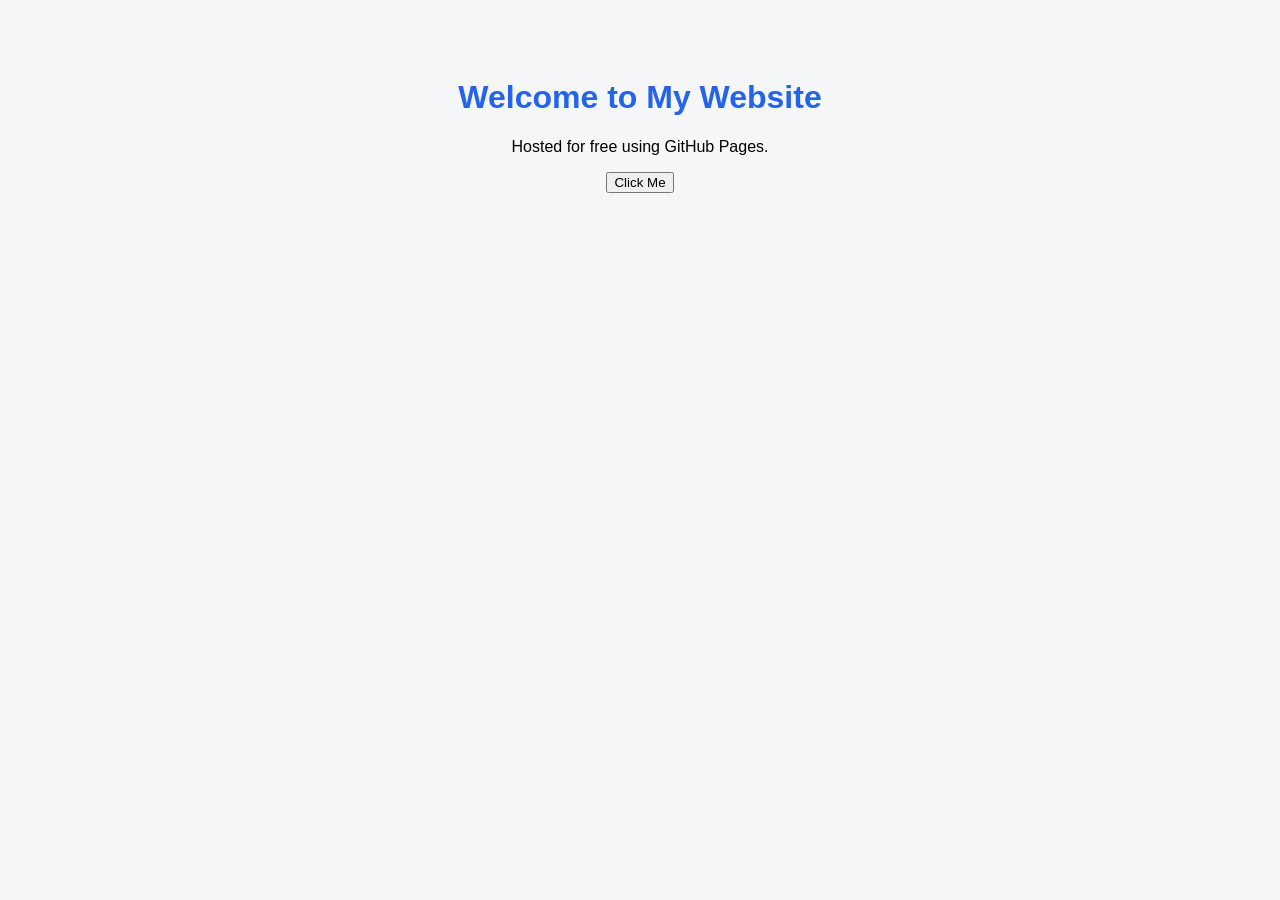
==== index.html @ f913065e "initial setup" ====
<!DOCTYPE html>
<html lang="en">
<head>
    <meta charset="UTF-8">
    <meta name="viewport"
          content="width=device-width, initial-scale=1">
    <title>My Website</title>
    <link rel="stylesheet" href="style.css">
</head>
<body>
    <h1>Welcome to My Website</h1>
    <p>Hosted for free using GitHub Pages.</p>
    <button onclick="sayHello()">Click Me</button>

    <script src="script.js"></script>
</body>
</html>
---- style.css ----
body {
    font-family: Arial, sans-serif;
    text-align: center;
    padding: 50px;
    background: #f4f6f8;
}

h1 {
    color: #2563eb;
}
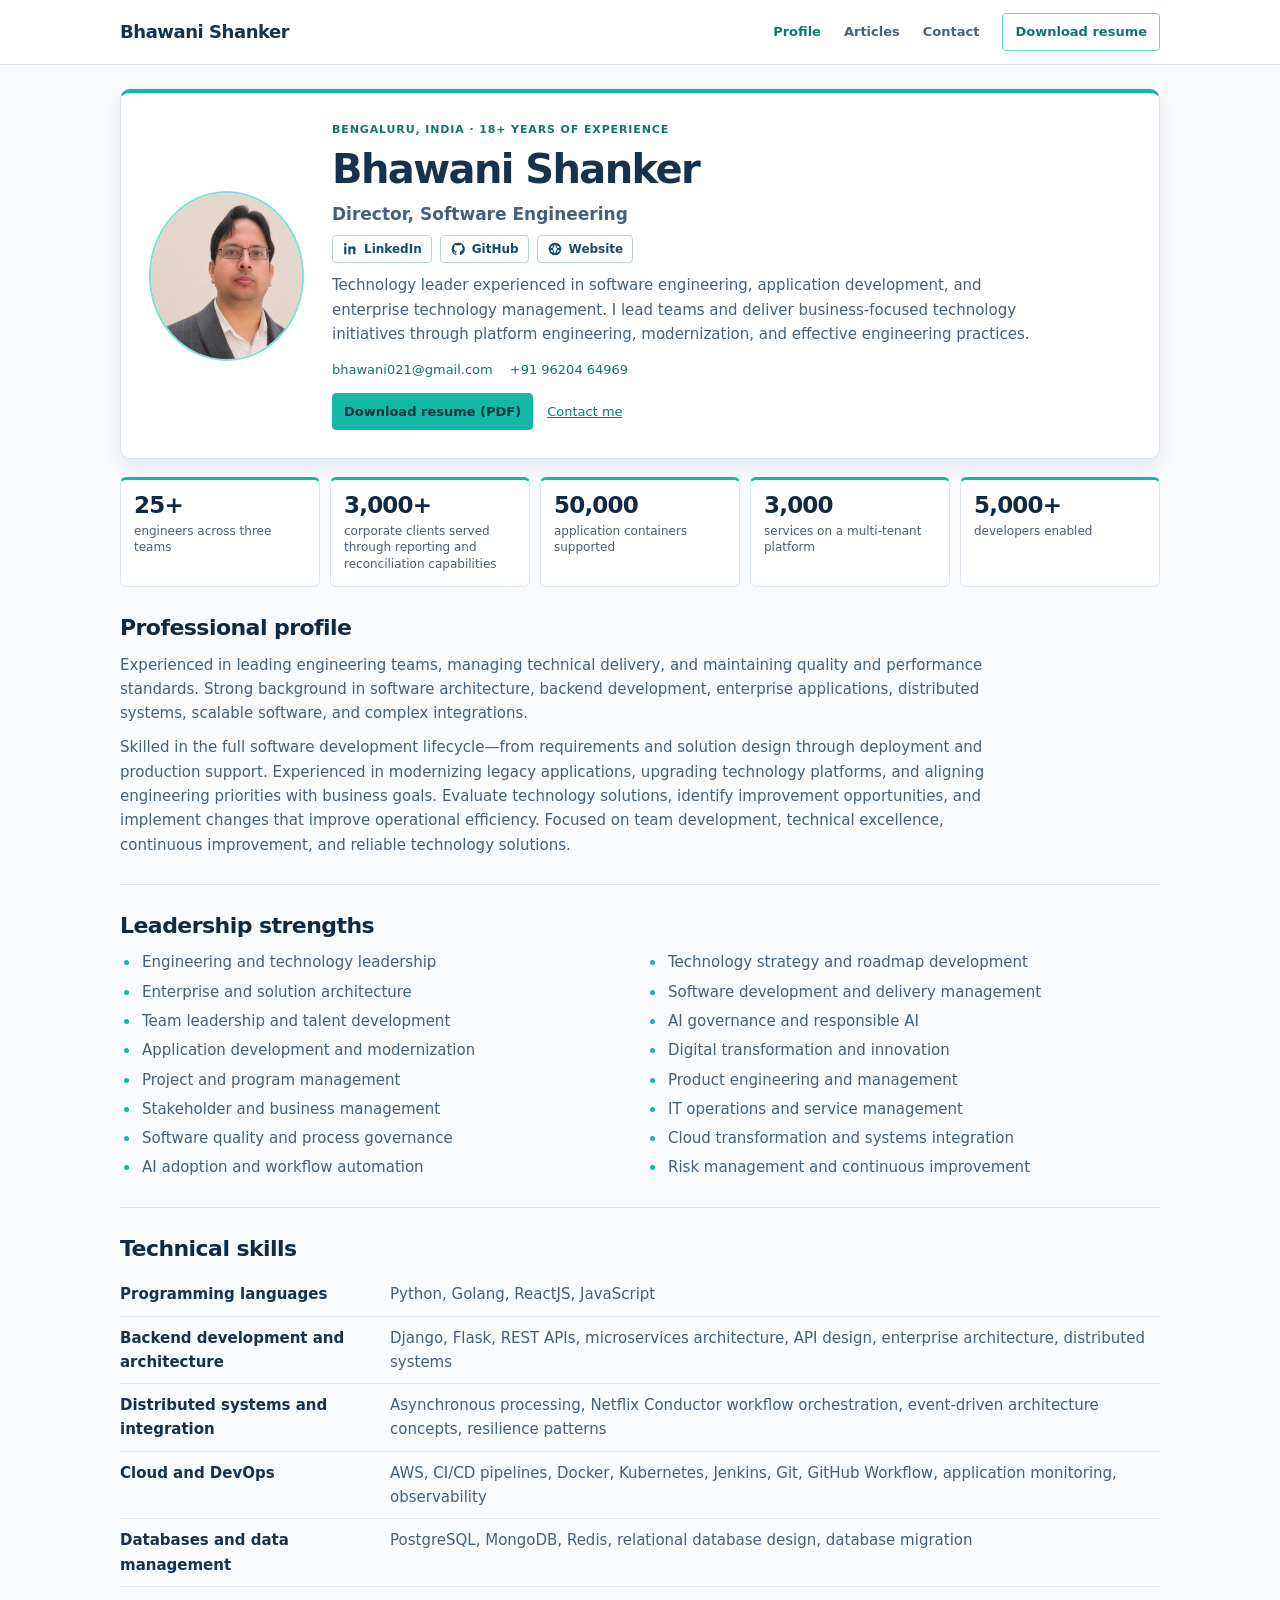
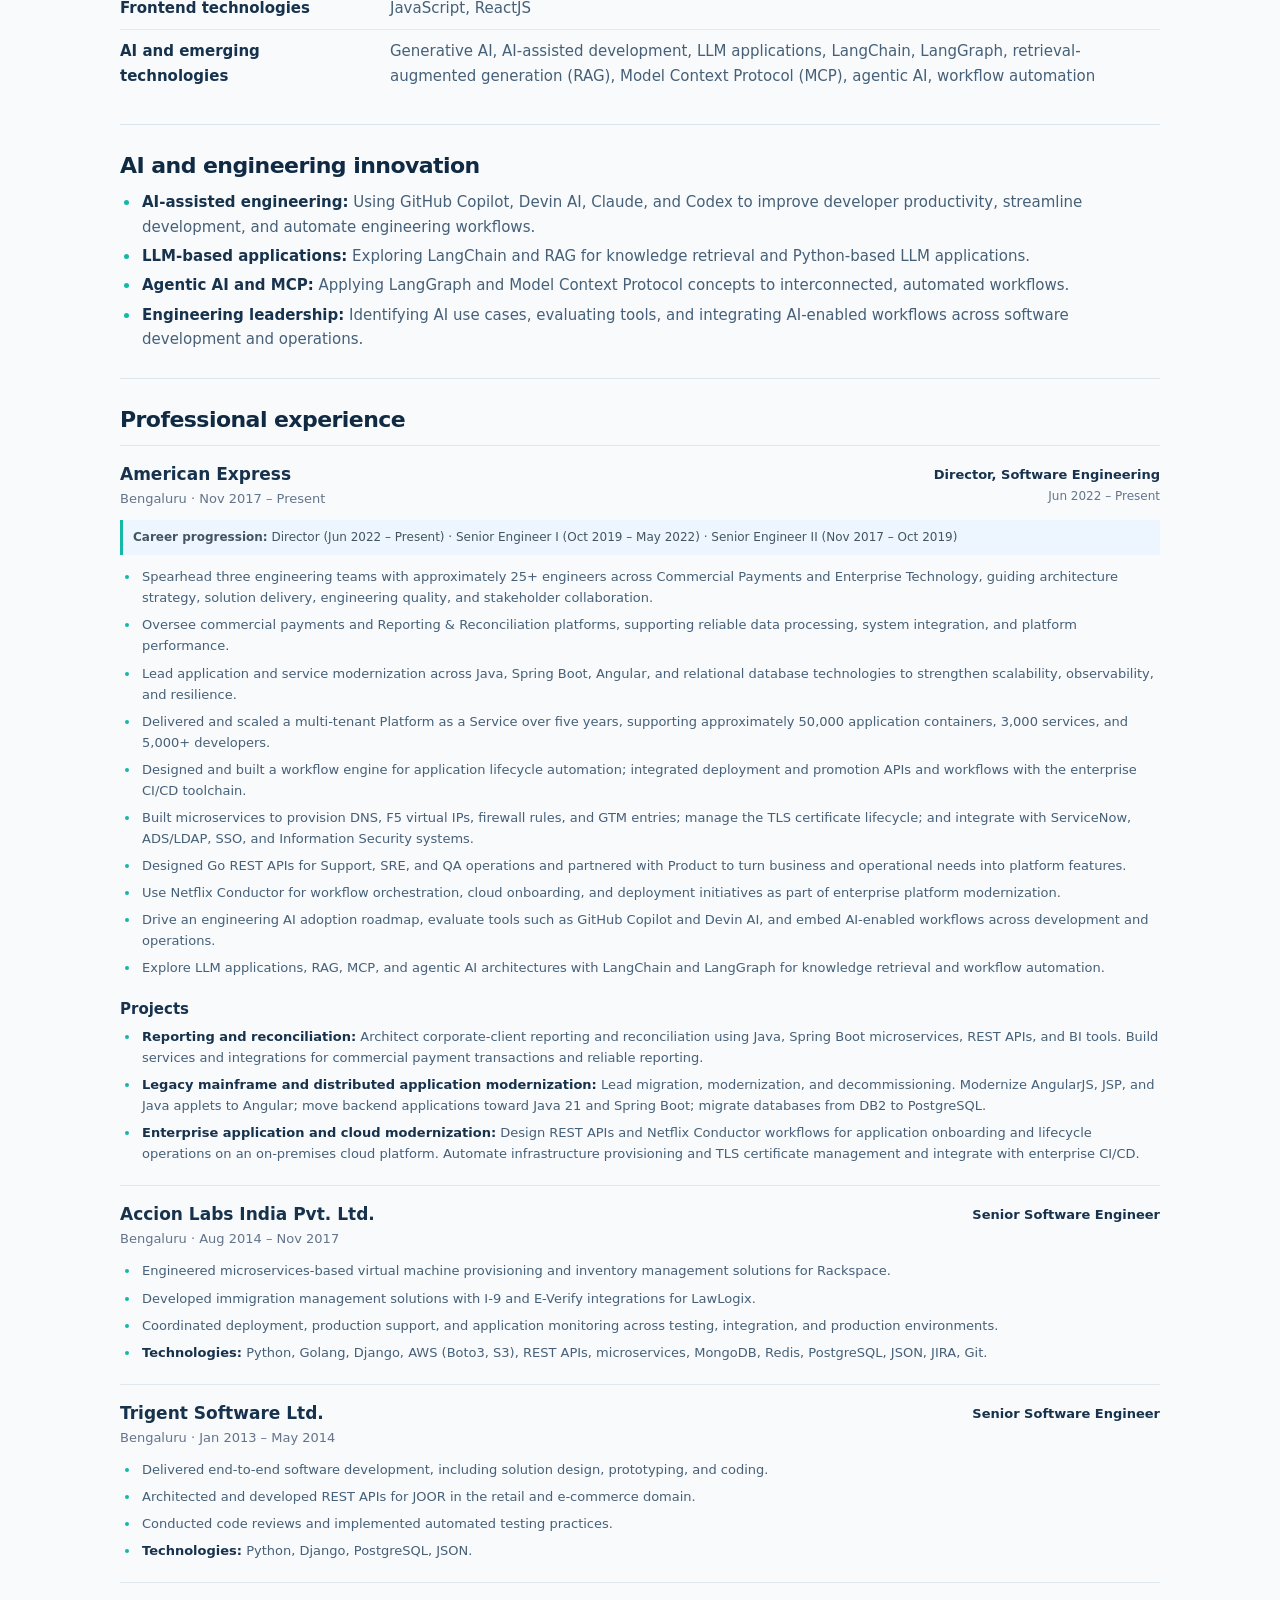
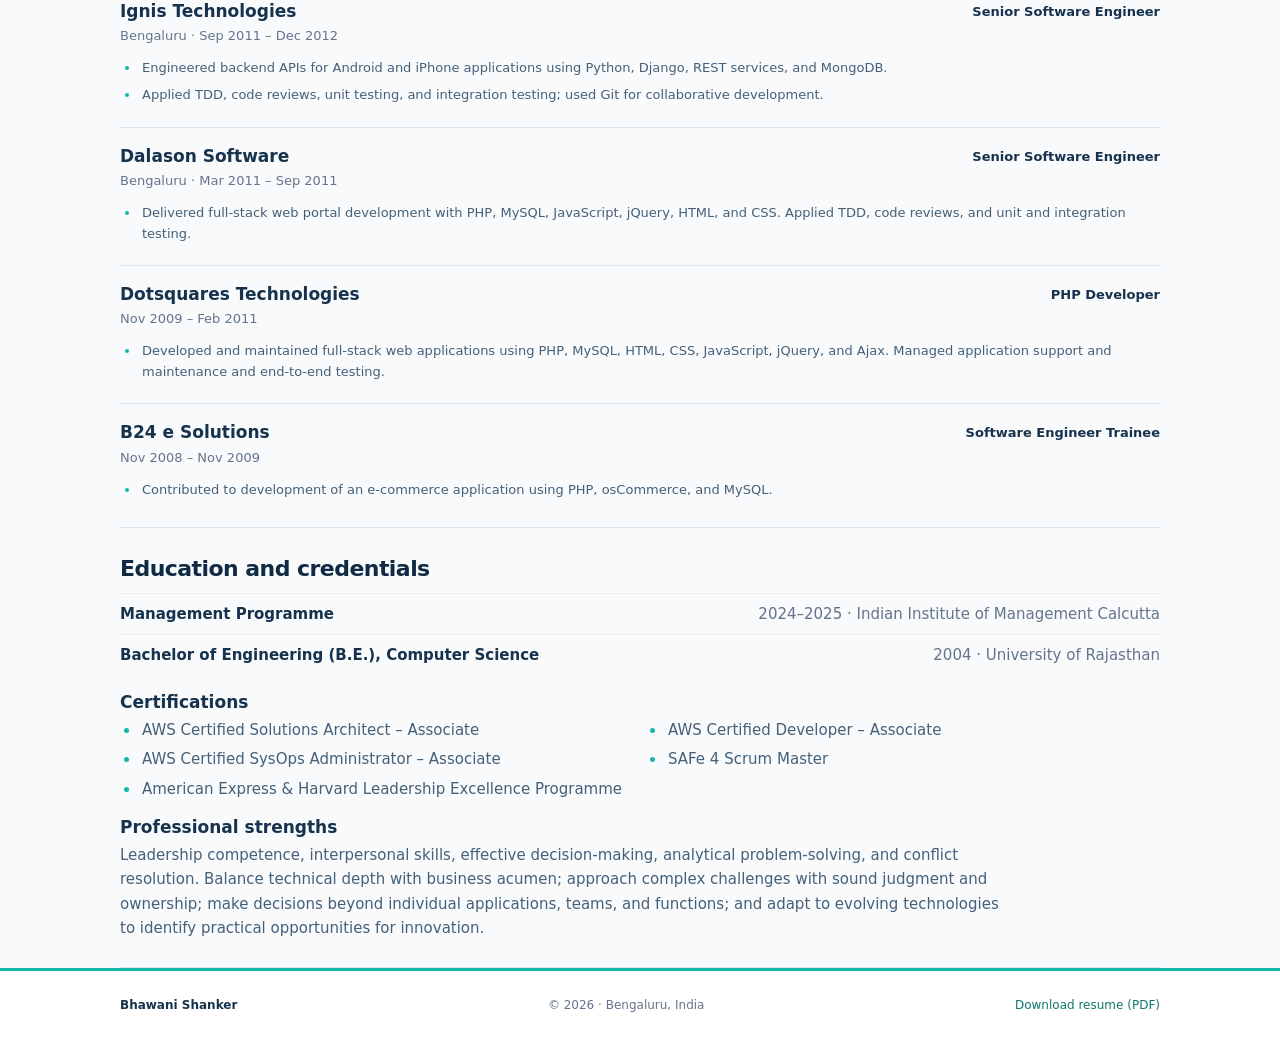
==== commit 2347bf78: "Website pages" ====
--- a/index.html
+++ b/index.html
@@ -1,18 +1,233 @@
-
 <!DOCTYPE html>
 <html lang="en">
 <head>
-    <meta charset="UTF-8">
-    <meta name="viewport"
-          content="width=device-width, initial-scale=1">
-    <title>My Website</title>
-    <link rel="stylesheet" href="style.css">
+  <meta charset="UTF-8">
+  <meta name="viewport" content="width=device-width, initial-scale=1">
+  <meta name="description" content="Bhawani Shanker, Director of Software Engineering with 18+ years in engineering leadership, enterprise platforms, and modernization.">
+  <title>Bhawani Shanker | Director, Software Engineering</title>
+  <link rel="stylesheet" href="style.css">
 </head>
 <body>
-    <h1>Welcome to My Website</h1>
-    <p>Hosted for free using GitHub Pages.</p>
-    <button onclick="sayHello()">Click Me</button>
-
-    <script src="script.js"></script>
+  <header class="site-header">
+    <nav class="nav container" aria-label="Main navigation">
+      <a class="brand" href="index.html">Bhawani Shanker</a>
+      <button class="menu-toggle" type="button" aria-expanded="false" aria-controls="primary-menu">
+        <span class="sr-only">Toggle navigation</span><span></span><span></span><span></span>
+      </button>
+      <div class="nav-links" id="primary-menu">
+        <a class="active" href="index.html" aria-current="page">Profile</a>
+        <a href="articles.html">Articles</a>
+        <a href="contact.html">Contact</a>
+        <a class="resume-link" href="source/Bhawani-Shanker_Engineering-Director_18-Years-Expereince.pdf" download>Download resume</a>
+      </div>
+    </nav>
+  </header>
+
+  <main class="container">
+    <section class="profile-intro">
+      <img class="profile-photo" src="source/7a8139fb-0425-4474-a1d1-080567192af2.png" alt="Bhawani Shanker" width="1254" height="1254">
+      <div>
+        <p class="eyebrow">Bengaluru, India · 18+ years of experience</p>
+        <h1>Bhawani Shanker</h1>
+        <div class="title-row">
+          <p class="job-title">Director, Software Engineering</p>
+          <div class="social-icons" aria-label="Professional profiles">
+            <a href="https://www.linkedin.com/in/bhawani021" target="_blank" rel="noreferrer" aria-label="LinkedIn profile"><svg viewBox="0 0 24 24" aria-hidden="true"><path d="M6.5 8.1H3.3V20h3.2V8.1ZM4.9 3A1.9 1.9 0 1 0 5 6.8 1.9 1.9 0 0 0 4.9 3ZM20.7 13.2c0-3.6-1.9-5.3-4.5-5.3-2.1 0-3 1.2-3.5 2v-1.8H9.5V20h3.2v-5.9c0-1.5.3-3 2.2-3 1.9 0 1.9 1.8 1.9 3.1V20H20v-6.8l.7 0Z"/></svg><span>LinkedIn</span></a>
+            <a href="https://github.com/bhawani021" target="_blank" rel="noreferrer" aria-label="GitHub profile"><svg viewBox="0 0 24 24" aria-hidden="true"><path d="M12 2.5a9.5 9.5 0 0 0-3 18.5c.5.1.7-.2.7-.5v-1.8c-2.8.6-3.4-1.2-3.4-1.2-.5-1.2-1.1-1.5-1.1-1.5-.9-.6.1-.6.1-.6 1 .1 1.6 1.1 1.6 1.1.9 1.5 2.4 1 3 .8.1-.7.4-1 .7-1.3-2.3-.3-4.7-1.1-4.7-5a3.9 3.9 0 0 1 1.1-2.7c-.1-.3-.5-1.3.1-2.7 0 0 .9-.3 2.8 1.1a9.8 9.8 0 0 1 5.1 0c2-1.4 2.8-1.1 2.8-1.1.6 1.4.2 2.4.1 2.7a3.9 3.9 0 0 1 1.1 2.7c0 3.8-2.3 4.7-4.6 5 .4.3.7.9.7 1.8v2.7c0 .3.2.6.7.5A9.5 9.5 0 0 0 12 2.5Z"/></svg><span>GitHub</span></a>
+            <a href="https://bhawani021.github.io/bhawani-shanker/" target="_blank" rel="noreferrer" aria-label="Personal website"><svg viewBox="0 0 24 24" aria-hidden="true"><path d="M12 2.5a9.5 9.5 0 1 0 0 19 9.5 9.5 0 0 0 0-19Zm6.9 8h-3.1a15.5 15.5 0 0 0-1.2-4 7.1 7.1 0 0 1 4.3 4Zm-6.9-5.1c.9 1.1 1.7 2.9 2.1 5.1H9.9c.4-2.2 1.2-4 2.1-5.1ZM5.1 13.5h3.1a15.5 15.5 0 0 0 1.2 4 7.1 7.1 0 0 1-4.3-4Zm3.1-3H5.1a7.1 7.1 0 0 1 4.3-4 15.5 15.5 0 0 0-1.2 4Zm3.8 8.1c-.9-1.1-1.7-2.9-2.1-5.1h4.2c-.4 2.2-1.2 4-2.1 5.1Zm2.6-5.1h-5.2a14 14 0 0 1 0-3h5.2a14 14 0 0 1 0 3Zm.1 4a15.5 15.5 0 0 0 1.2-4h3.1a7.1 7.1 0 0 1-4.3 4Z"/></svg><span>Website</span></a>
+          </div>
+        </div>
+        <p class="intro-copy">Technology leader experienced in software engineering, application development, and enterprise technology management. I lead teams and deliver business-focused technology initiatives through platform engineering, modernization, and effective engineering practices.</p>
+        <div class="contact-links">
+          <a href="mailto:bhawani021@gmail.com">bhawani021@gmail.com</a>
+          <a href="tel:+919620464969">+91 96204 64969</a>
+        </div>
+        <div class="actions">
+          <a class="button" href="source/Bhawani-Shanker_Engineering-Director_18-Years-Expereince.pdf" download>Download resume (PDF)</a>
+          <a href="contact.html">Contact me</a>
+        </div>
+      </div>
+    </section>
+
+    <section class="quick-facts" aria-label="Career highlights">
+      <p><strong>25+</strong> engineers across three teams</p>
+      <p><strong>3,000+</strong> corporate clients served through reporting and reconciliation capabilities</p>
+      <p><strong>50,000</strong> application containers supported</p>
+      <p><strong>3,000</strong> services on a multi-tenant platform</p>
+      <p><strong>5,000+</strong> developers enabled</p>
+    </section>
+
+    <section class="content-section">
+      <h2>Professional profile</h2>
+      <p>Experienced in leading engineering teams, managing technical delivery, and maintaining quality and performance standards. Strong background in software architecture, backend development, enterprise applications, distributed systems, scalable software, and complex integrations.</p>
+      <p>Skilled in the full software development lifecycle—from requirements and solution design through deployment and production support. Experienced in modernizing legacy applications, upgrading technology platforms, and aligning engineering priorities with business goals. Evaluate technology solutions, identify improvement opportunities, and implement changes that improve operational efficiency. Focused on team development, technical excellence, continuous improvement, and reliable technology solutions.</p>
+    </section>
+
+    <section class="content-section">
+      <h2>Leadership strengths</h2>
+      <ul class="plain-list two-column">
+        <li>Engineering and technology leadership</li>
+        <li>Technology strategy and roadmap development</li>
+        <li>Enterprise and solution architecture</li>
+        <li>Software development and delivery management</li>
+        <li>Team leadership and talent development</li>
+        <li>AI governance and responsible AI</li>
+        <li>Application development and modernization</li>
+        <li>Digital transformation and innovation</li>
+        <li>Project and program management</li>
+        <li>Product engineering and management</li>
+        <li>Stakeholder and business management</li>
+        <li>IT operations and service management</li>
+        <li>Software quality and process governance</li>
+        <li>Cloud transformation and systems integration</li>
+        <li>AI adoption and workflow automation</li>
+        <li>Risk management and continuous improvement</li>
+      </ul>
+    </section>
+
+    <section class="content-section">
+      <h2>Technical skills</h2>
+      <dl class="skills-list">
+        <div><dt>Programming languages</dt><dd>Python, Golang, ReactJS, JavaScript</dd></div>
+        <div><dt>Backend development and architecture</dt><dd>Django, Flask, REST APIs, microservices architecture, API design, enterprise architecture, distributed systems</dd></div>
+        <div><dt>Distributed systems and integration</dt><dd>Asynchronous processing, Netflix Conductor workflow orchestration, event-driven architecture concepts, resilience patterns</dd></div>
+        <div><dt>Cloud and DevOps</dt><dd>AWS, CI/CD pipelines, Docker, Kubernetes, Jenkins, Git, GitHub Workflow, application monitoring, observability</dd></div>
+        <div><dt>Databases and data management</dt><dd>PostgreSQL, MongoDB, Redis, relational database design, database migration</dd></div>
+        <div><dt>Frontend technologies</dt><dd>JavaScript, ReactJS</dd></div>
+        <div><dt>AI and emerging technologies</dt><dd>Generative AI, AI-assisted development, LLM applications, LangChain, LangGraph, retrieval-augmented generation (RAG), Model Context Protocol (MCP), agentic AI, workflow automation</dd></div>
+      </dl>
+    </section>
+
+    <section class="content-section">
+      <h2>AI and engineering innovation</h2>
+      <ul class="plain-list">
+        <li><strong>AI-assisted engineering:</strong> Using GitHub Copilot, Devin AI, Claude, and Codex to improve developer productivity, streamline development, and automate engineering workflows.</li>
+        <li><strong>LLM-based applications:</strong> Exploring LangChain and RAG for knowledge retrieval and Python-based LLM applications.</li>
+        <li><strong>Agentic AI and MCP:</strong> Applying LangGraph and Model Context Protocol concepts to interconnected, automated workflows.</li>
+        <li><strong>Engineering leadership:</strong> Identifying AI use cases, evaluating tools, and integrating AI-enabled workflows across software development and operations.</li>
+      </ul>
+    </section>
+
+    <section class="content-section experience-section" id="experience">
+      <h2>Professional experience</h2>
+      <article class="job">
+        <header class="job-header">
+          <div><h3>American Express</h3><p class="job-meta">Bengaluru · Nov 2017 – Present</p></div>
+          <p class="job-role">Director, Software Engineering<br><span>Jun 2022 – Present</span></p>
+        </header>
+        <p class="career-progression"><strong>Career progression:</strong> Director (Jun 2022 – Present) · Senior Engineer I (Oct 2019 – May 2022) · Senior Engineer II (Nov 2017 – Oct 2019)</p>
+        <ul class="plain-list">
+          <li>Spearhead three engineering teams with approximately 25+ engineers across Commercial Payments and Enterprise Technology, guiding architecture strategy, solution delivery, engineering quality, and stakeholder collaboration.</li>
+          <li>Oversee commercial payments and Reporting &amp; Reconciliation platforms, supporting reliable data processing, system integration, and platform performance.</li>
+          <li>Lead application and service modernization across Java, Spring Boot, Angular, and relational database technologies to strengthen scalability, observability, and resilience.</li>
+          <li>Delivered and scaled a multi-tenant Platform as a Service over five years, supporting approximately 50,000 application containers, 3,000 services, and 5,000+ developers.</li>
+          <li>Designed and built a workflow engine for application lifecycle automation; integrated deployment and promotion APIs and workflows with the enterprise CI/CD toolchain.</li>
+          <li>Built microservices to provision DNS, F5 virtual IPs, firewall rules, and GTM entries; manage the TLS certificate lifecycle; and integrate with ServiceNow, ADS/LDAP, SSO, and Information Security systems.</li>
+          <li>Designed Go REST APIs for Support, SRE, and QA operations and partnered with Product to turn business and operational needs into platform features.</li>
+          <li>Use Netflix Conductor for workflow orchestration, cloud onboarding, and deployment initiatives as part of enterprise platform modernization.</li>
+          <li>Drive an engineering AI adoption roadmap, evaluate tools such as GitHub Copilot and Devin AI, and embed AI-enabled workflows across development and operations.</li>
+          <li>Explore LLM applications, RAG, MCP, and agentic AI architectures with LangChain and LangGraph for knowledge retrieval and workflow automation.</li>
+        </ul>
+        <h4>Projects</h4>
+        <ul class="plain-list">
+          <li><strong>Reporting and reconciliation:</strong> Architect corporate-client reporting and reconciliation using Java, Spring Boot microservices, REST APIs, and BI tools. Build services and integrations for commercial payment transactions and reliable reporting.</li>
+          <li><strong>Legacy mainframe and distributed application modernization:</strong> Lead migration, modernization, and decommissioning. Modernize AngularJS, JSP, and Java applets to Angular; move backend applications toward Java 21 and Spring Boot; migrate databases from DB2 to PostgreSQL.</li>
+          <li><strong>Enterprise application and cloud modernization:</strong> Design REST APIs and Netflix Conductor workflows for application onboarding and lifecycle operations on an on-premises cloud platform. Automate infrastructure provisioning and TLS certificate management and integrate with enterprise CI/CD.</li>
+        </ul>
+      </article>
+
+      <article class="job">
+        <header class="job-header">
+          <div><h3>Accion Labs India Pvt. Ltd.</h3><p class="job-meta">Bengaluru · Aug 2014 – Nov 2017</p></div>
+          <p class="job-role">Senior Software Engineer</p>
+        </header>
+        <ul class="plain-list">
+          <li>Engineered microservices-based virtual machine provisioning and inventory management solutions for Rackspace.</li>
+          <li>Developed immigration management solutions with I-9 and E-Verify integrations for LawLogix.</li>
+          <li>Coordinated deployment, production support, and application monitoring across testing, integration, and production environments.</li>
+          <li><strong>Technologies:</strong> Python, Golang, Django, AWS (Boto3, S3), REST APIs, microservices, MongoDB, Redis, PostgreSQL, JSON, JIRA, Git.</li>
+        </ul>
+      </article>
+
+      <article class="job">
+        <header class="job-header">
+          <div><h3>Trigent Software Ltd.</h3><p class="job-meta">Bengaluru · Jan 2013 – May 2014</p></div>
+          <p class="job-role">Senior Software Engineer</p>
+        </header>
+        <ul class="plain-list">
+          <li>Delivered end-to-end software development, including solution design, prototyping, and coding.</li>
+          <li>Architected and developed REST APIs for JOOR in the retail and e-commerce domain.</li>
+          <li>Conducted code reviews and implemented automated testing practices.</li>
+          <li><strong>Technologies:</strong> Python, Django, PostgreSQL, JSON.</li>
+        </ul>
+      </article>
+
+      <article class="job">
+        <header class="job-header">
+          <div><h3>Ignis Technologies</h3><p class="job-meta">Bengaluru · Sep 2011 – Dec 2012</p></div>
+          <p class="job-role">Senior Software Engineer</p>
+        </header>
+        <ul class="plain-list">
+          <li>Engineered backend APIs for Android and iPhone applications using Python, Django, REST services, and MongoDB.</li>
+          <li>Applied TDD, code reviews, unit testing, and integration testing; used Git for collaborative development.</li>
+        </ul>
+      </article>
+
+      <article class="job">
+        <header class="job-header">
+          <div><h3>Dalason Software</h3><p class="job-meta">Bengaluru · Mar 2011 – Sep 2011</p></div>
+          <p class="job-role">Senior Software Engineer</p>
+        </header>
+        <ul class="plain-list">
+          <li>Delivered full-stack web portal development with PHP, MySQL, JavaScript, jQuery, HTML, and CSS. Applied TDD, code reviews, and unit and integration testing.</li>
+        </ul>
+      </article>
+
+      <article class="job">
+        <header class="job-header">
+          <div><h3>Dotsquares Technologies</h3><p class="job-meta">Nov 2009 – Feb 2011</p></div>
+          <p class="job-role">PHP Developer</p>
+        </header>
+        <ul class="plain-list">
+          <li>Developed and maintained full-stack web applications using PHP, MySQL, HTML, CSS, JavaScript, jQuery, and Ajax. Managed application support and maintenance and end-to-end testing.</li>
+        </ul>
+      </article>
+
+      <article class="job">
+        <header class="job-header">
+          <div><h3>B24 e Solutions</h3><p class="job-meta">Nov 2008 – Nov 2009</p></div>
+          <p class="job-role">Software Engineer Trainee</p>
+        </header>
+        <ul class="plain-list">
+          <li>Contributed to development of an e-commerce application using PHP, osCommerce, and MySQL.</li>
+        </ul>
+      </article>
+    </section>
+
+    <section class="content-section">
+      <h2>Education and credentials</h2>
+      <div class="education-entry"><strong>Management Programme</strong><span>2024–2025 · Indian Institute of Management Calcutta</span></div>
+      <div class="education-entry"><strong>Bachelor of Engineering (B.E.), Computer Science</strong><span>2004 · University of Rajasthan</span></div>
+      <h3 class="subheading">Certifications</h3>
+      <ul class="plain-list two-column">
+        <li>AWS Certified Solutions Architect – Associate</li>
+        <li>AWS Certified Developer – Associate</li>
+        <li>AWS Certified SysOps Administrator – Associate</li>
+        <li>SAFe 4 Scrum Master</li>
+        <li>American Express &amp; Harvard Leadership Excellence Programme</li>
+      </ul>
+      <h3 class="subheading">Professional strengths</h3>
+      <p>Leadership competence, interpersonal skills, effective decision-making, analytical problem-solving, and conflict resolution. Balance technical depth with business acumen; approach complex challenges with sound judgment and ownership; make decisions beyond individual applications, teams, and functions; and adapt to evolving technologies to identify practical opportunities for innovation.</p>
+    </section>
+  </main>
+
+  <footer class="site-footer">
+    <div class="container footer-inner">
+      <span>Bhawani Shanker</span>
+      <span>© <span id="current-year">2026</span> · Bengaluru, India</span>
+      <a href="source/Bhawani-Shanker_Engineering-Director_18-Years-Expereince.pdf" download>Download resume (PDF)</a>
+    </div>
+  </footer>
+  <script src="script.js"></script>
 </body>
 </html>
--- a/style.css
+++ b/style.css
@@ -1,11 +1,164 @@
-
-body {
-    font-family: Arial, sans-serif;
-    text-align: center;
-    padding: 50px;
-    background: #f4f6f8;
+:root {
+  color-scheme: light;
+  --text: #17324d;
+  --muted: #64748b;
+  --link: #0f766e;
+  --line: #dbe5ed;
+  --page: #f8fafc;
+  --surface: #fff;
+  --accent: #14b8a6;
+  --ink-soft: #456078;
+  font-family: ui-sans-serif, system-ui, -apple-system, BlinkMacSystemFont, "Segoe UI", sans-serif;
+  font-synthesis: none;
+  text-rendering: optimizeLegibility;
 }
 
-h1 {
-    color: #2563eb;
+* { box-sizing: border-box; }
+html { scroll-behavior: smooth; }
+body { margin: 0; background: var(--page); color: var(--text); font-size: 15px; line-height: 1.62; }
+a { color: var(--link); }
+a:hover { color: #193d65; }
+button, a { -webkit-tap-highlight-color: transparent; }
+button:focus-visible, a:focus-visible { outline: 2px solid var(--accent); outline-offset: 4px; }
+.container { width: min(1040px, calc(100% - 40px)); margin-inline: auto; }
+.sr-only { position: absolute; width: 1px; height: 1px; padding: 0; margin: -1px; overflow: hidden; clip: rect(0, 0, 0, 0); white-space: nowrap; border: 0; }
+
+.site-header { border-bottom: 1px solid var(--line); background: rgba(255, 255, 255, .97); }
+.nav { position: relative; display: flex; min-height: 64px; align-items: center; justify-content: space-between; gap: 24px; }
+.brand { color: var(--text); font-size: 18px; font-weight: 750; letter-spacing: -.025em; text-decoration: none; white-space: nowrap; }
+.nav-links { display: flex; align-items: center; gap: 23px; }
+.nav-links a { color: #4b6178; font-size: 13px; font-weight: 600; text-decoration: none; }
+.nav-links a:hover, .nav-links a.active { color: #0f766e; }
+.nav-links .resume-link { padding: 7px 12px; border: 1px solid #70cfc5; border-radius: 4px; color: #0f766e; }
+.nav-links .resume-link:hover { border-color: var(--accent); color: #0f766e; background: #edfdfb; }
+.menu-toggle { display: none; }
+
+h1, h2, h3, h4, p { margin-top: 0; }
+h1, h2, h3, h4 { line-height: 1.25; }
+h1 { margin-bottom: 7px; font-size: clamp(31px, 5vw, 40px); letter-spacing: -.04em; }
+h2 { margin-bottom: 11px; font-size: 22px; letter-spacing: -.025em; }
+h3 { margin-bottom: 5px; font-size: 17px; }
+h4 { margin: 22px 0 7px; font-size: 15px; }
+
+.profile-intro { display: grid; grid-template-columns: 155px 1fr; gap: 28px; align-items: center; margin-top: 24px; padding: 28px; border: 1px solid var(--line); border-top: 4px solid var(--accent); border-radius: 10px; background: var(--surface); box-shadow: 0 8px 20px rgba(16, 42, 67, .07); }
+.profile-photo { width: 155px; height: 170px; border: 2px solid #7ce0d6; border-radius: 50%; object-fit: cover; object-position: center 26%; }
+.eyebrow { margin-bottom: 5px; color: #0f766e; font-size: 11px; font-weight: 800; letter-spacing: .08em; text-transform: uppercase; }
+.profile-intro h1 { color: var(--text); }
+.job-title { margin: 0 0 10px; color: var(--ink-soft); font-size: 17px; font-weight: 600; }
+.title-row { display: flex; flex-direction: column; align-items: flex-start; gap: 7px; margin-bottom: 10px; }
+.title-row .job-title { margin-bottom: 0; }
+.social-icons { display: flex; gap: 8px; }
+.social-icons a { display: inline-flex; height: 28px; align-items: center; gap: 6px; padding: 0 9px; border: 1px solid #b9d8d4; border-radius: 4px; color: #174b6b; font-size: 12px; font-weight: 700; text-decoration: none; }
+.social-icons a:hover { border-color: var(--accent); background: #edfdfb; color: #0f766e; }
+.social-icons svg, .contact-icon { width: 16px; height: 16px; fill: currentColor; }
+.intro-copy { max-width: 700px; margin-bottom: 9px; color: var(--ink-soft); }
+.profile-intro .contact-links a, .profile-intro .actions > a:not(.button) { color: #0f766e; }
+.contact-links { display: flex; flex-wrap: wrap; gap: 8px 17px; margin: 13px 0; font-size: 13px; }
+.contact-links a { text-decoration: none; }
+.actions { display: flex; flex-wrap: wrap; align-items: center; gap: 14px; margin-top: 11px; font-size: 13px; }
+.button { display: inline-block; padding: 7px 11px; border: 1px solid var(--accent); border-radius: 4px; background: var(--accent); color: #073640; font-size: 13px; font-weight: 800; text-decoration: none; }
+.button:hover { background: #76e3da; color: #073640; }
+.button-secondary { border-color: #0f766e; background: transparent; color: #0f766e; }
+.button-secondary:hover { border-color: var(--accent); background: #dcfdf8; color: #0f766e; }
+.quick-facts { display: grid; grid-template-columns: repeat(5, 1fr); gap: 10px; margin-top: 18px; padding: 0; }
+.quick-facts p { min-height: 91px; margin: 0; padding: 13px; border: 1px solid var(--line); border-top: 3px solid var(--accent); border-radius: 6px; background: var(--surface); color: #4d5d6e; font-size: 12px; line-height: 1.4; }
+.quick-facts strong { display: block; margin-bottom: 4px; color: #102a43; font-size: 23px; line-height: 1.1; letter-spacing: -.035em; }
+
+.content-section { padding: 27px 0; border-bottom: 1px solid var(--line); }
+.content-section h2 { color: #102a43; }
+.content-section > p { max-width: 880px; margin-bottom: 10px; color: var(--ink-soft); }
+.content-section > p:last-child { margin-bottom: 0; }
+.plain-list { display: grid; gap: 5px; margin: 0; padding-left: 20px; color: var(--ink-soft); }
+.plain-list li { padding-left: 2px; }
+.plain-list li::marker { color: var(--accent); }
+.plain-list strong { color: var(--text); }
+.two-column { grid-template-columns: repeat(2, minmax(0, 1fr)); column-gap: 32px; }
+.skills-list { margin: 0; }
+.skills-list div { display: grid; grid-template-columns: 250px 1fr; gap: 20px; padding: 9px 0; border-top: 1px solid #e3e9f0; }
+.skills-list div:first-child { border-top: 0; }
+.skills-list dt { color: var(--text); font-weight: 750; }
+.skills-list dd { margin: 0; color: var(--ink-soft); }
+.experience-section { padding-bottom: 6px; }
+.job { padding: 18px 0 21px; border-top: 1px solid #dfe7ee; }
+.job-header { display: flex; align-items: flex-start; justify-content: space-between; gap: 20px; margin-bottom: 11px; }
+.job-header h3 { margin: 0; }
+.job-meta { margin: 3px 0 0; color: var(--muted); font-size: 13px; }
+.job-role { margin: 0; text-align: right; font-size: 13px; font-weight: 600; }
+.job-role span { color: var(--muted); font-size: 12px; font-weight: 400; }
+.career-progression { margin: 11px 0; padding: 8px 10px; border-left: 3px solid var(--accent); background: #edf6fe; color: #435562; font-size: 12px; }
+.job .plain-list { gap: 6px; font-size: 13px; }
+.education-entry { display: flex; flex-wrap: wrap; justify-content: space-between; gap: 5px 16px; padding: 8px 0; border-top: 1px solid #edf0f2; }
+.education-entry span { color: var(--muted); }
+.subheading { margin-top: 16px; }
+
+.page-main { min-height: calc(100vh - 128px); padding-top: 36px; padding-bottom: 48px; }
+.page-main > h1 { margin-bottom: 12px; }
+.page-intro { max-width: 650px; margin-bottom: 28px; color: #4d5864; }
+.article-list { margin: 20px 0 0; padding: 0; list-style: none; }
+.article-list li { display: flex; flex-direction: column-reverse; gap: 3px; padding: 17px 0; border-top: 1px solid var(--line); }
+.article-list li:last-child { border-bottom: 1px solid var(--line); }
+.article-list time, .article-date { color: var(--muted); font-size: 12px; }
+.article-list a { width: fit-content; color: var(--text); font-size: 18px; font-weight: 600; text-decoration: none; }
+.article-list a:hover { color: var(--link); text-decoration: underline; }
+.article-page { max-width: 790px; }
+.back-link { display: inline-block; margin-bottom: 24px; font-size: 13px; text-decoration: none; }
+.article-page h1 { max-width: 740px; margin-bottom: 12px; font-size: clamp(30px, 5vw, 39px); }
+.article-date { margin-bottom: 19px; }
+.article-lede { color: #4d5864; font-size: 17px; }
+.article-page article h2 { margin-top: 27px; margin-bottom: 8px; font-size: 20px; }
+.article-page article p:not(.article-date) { color: #46515e; }
+.share-actions { display: flex; flex-wrap: wrap; align-items: center; gap: 10px; margin-top: 28px; padding-top: 18px; border-top: 1px solid var(--line); color: var(--muted); font-size: 13px; }
+.share-actions a { display: inline-flex; align-items: center; gap: 7px; padding: 7px 10px; border: 1px solid #b9d8d4; border-radius: 4px; color: #0f766e; font-weight: 700; text-decoration: none; }
+.share-actions a:hover { border-color: var(--accent); background: #edfdfb; }
+.share-actions svg { width: 16px; height: 16px; fill: currentColor; }
+.contact-list { max-width: 580px; margin: 25px 0; }
+.contact-list div { display: grid; grid-template-columns: 110px 1fr; gap: 15px; padding: 11px 0; border-top: 1px solid var(--line); }
+.contact-list dt { color: var(--muted); }
+.contact-list dt { display: flex; align-items: center; gap: 7px; }
+.contact-list dd { margin: 0; }
+.contact-actions { display: flex; flex-wrap: wrap; gap: 12px; margin-top: 28px; }
+
+.site-footer { border-top: 3px solid var(--accent); background: #fff; }
+.footer-inner { display: flex; min-height: 68px; align-items: center; justify-content: space-between; gap: 14px; color: var(--muted); font-size: 12px; }
+.footer-inner > span:first-child { color: var(--text); font-weight: 600; }
+.footer-inner a { color: #0f766e; text-decoration: none; }
+
+@media (max-width: 700px) {
+  .container { width: min(100% - 32px, 540px); }
+  .nav { min-height: 62px; }
+  .menu-toggle { display: grid; gap: 5px; padding: 9px 5px; border: 0; background: transparent; }
+  .menu-toggle span:not(.sr-only) { display: block; width: 21px; height: 2px; background: var(--text); }
+  .nav-links { position: absolute; z-index: 2; top: 61px; right: 0; left: 0; display: none; align-items: stretch; gap: 0; padding: 6px 16px 14px; border: 1px solid var(--line); border-top: 0; background: #fff; }
+  .nav-links.open { display: flex; flex-direction: column; }
+  .nav-links a { padding: 10px 0; }
+  .nav-links .resume-link { margin-top: 5px; padding: 7px 10px; text-align: center; }
+  .profile-intro { grid-template-columns: 115px 1fr; gap: 18px; margin-top: 24px; padding: 24px; align-items: start; }
+  .profile-photo { width: 115px; height: 130px; }
+  .profile-intro h1 { font-size: 30px; }
+  .job-title { font-size: 16px; }
+  .intro-copy { font-size: 14px; }
+  .contact-links { gap: 6px 13px; font-size: 12px; }
+  .quick-facts { grid-template-columns: repeat(2, 1fr); gap: 10px; margin-top: 14px; padding: 0; }
+  .quick-facts p { min-height: 88px; padding: 12px; }
+  .skills-list div { grid-template-columns: 1fr; gap: 1px; }
+  .two-column { grid-template-columns: 1fr; }
+  .page-main { padding-top: 36px; }
+  .footer-inner { flex-wrap: wrap; justify-content: flex-start; padding-top: 13px; padding-bottom: 13px; }
+  .footer-inner > span:nth-child(2) { margin-left: auto; }
+  .footer-inner > a { width: 100%; }
 }
+
+@media (max-width: 430px) {
+  .profile-intro { grid-template-columns: 1fr; }
+  .profile-photo { width: 112px; height: 120px; }
+  .profile-intro h1 { font-size: 30px; }
+  .quick-facts { grid-template-columns: 1fr; }
+  .job-header { flex-direction: column; gap: 5px; }
+  .job-role { text-align: left; }
+  .contact-list div { grid-template-columns: 85px 1fr; }
+  .footer-inner > span:nth-child(2) { margin-left: 0; }
+}
+
+@media (prefers-reduced-motion: reduce) {
+  html { scroll-behavior: auto; }
+}
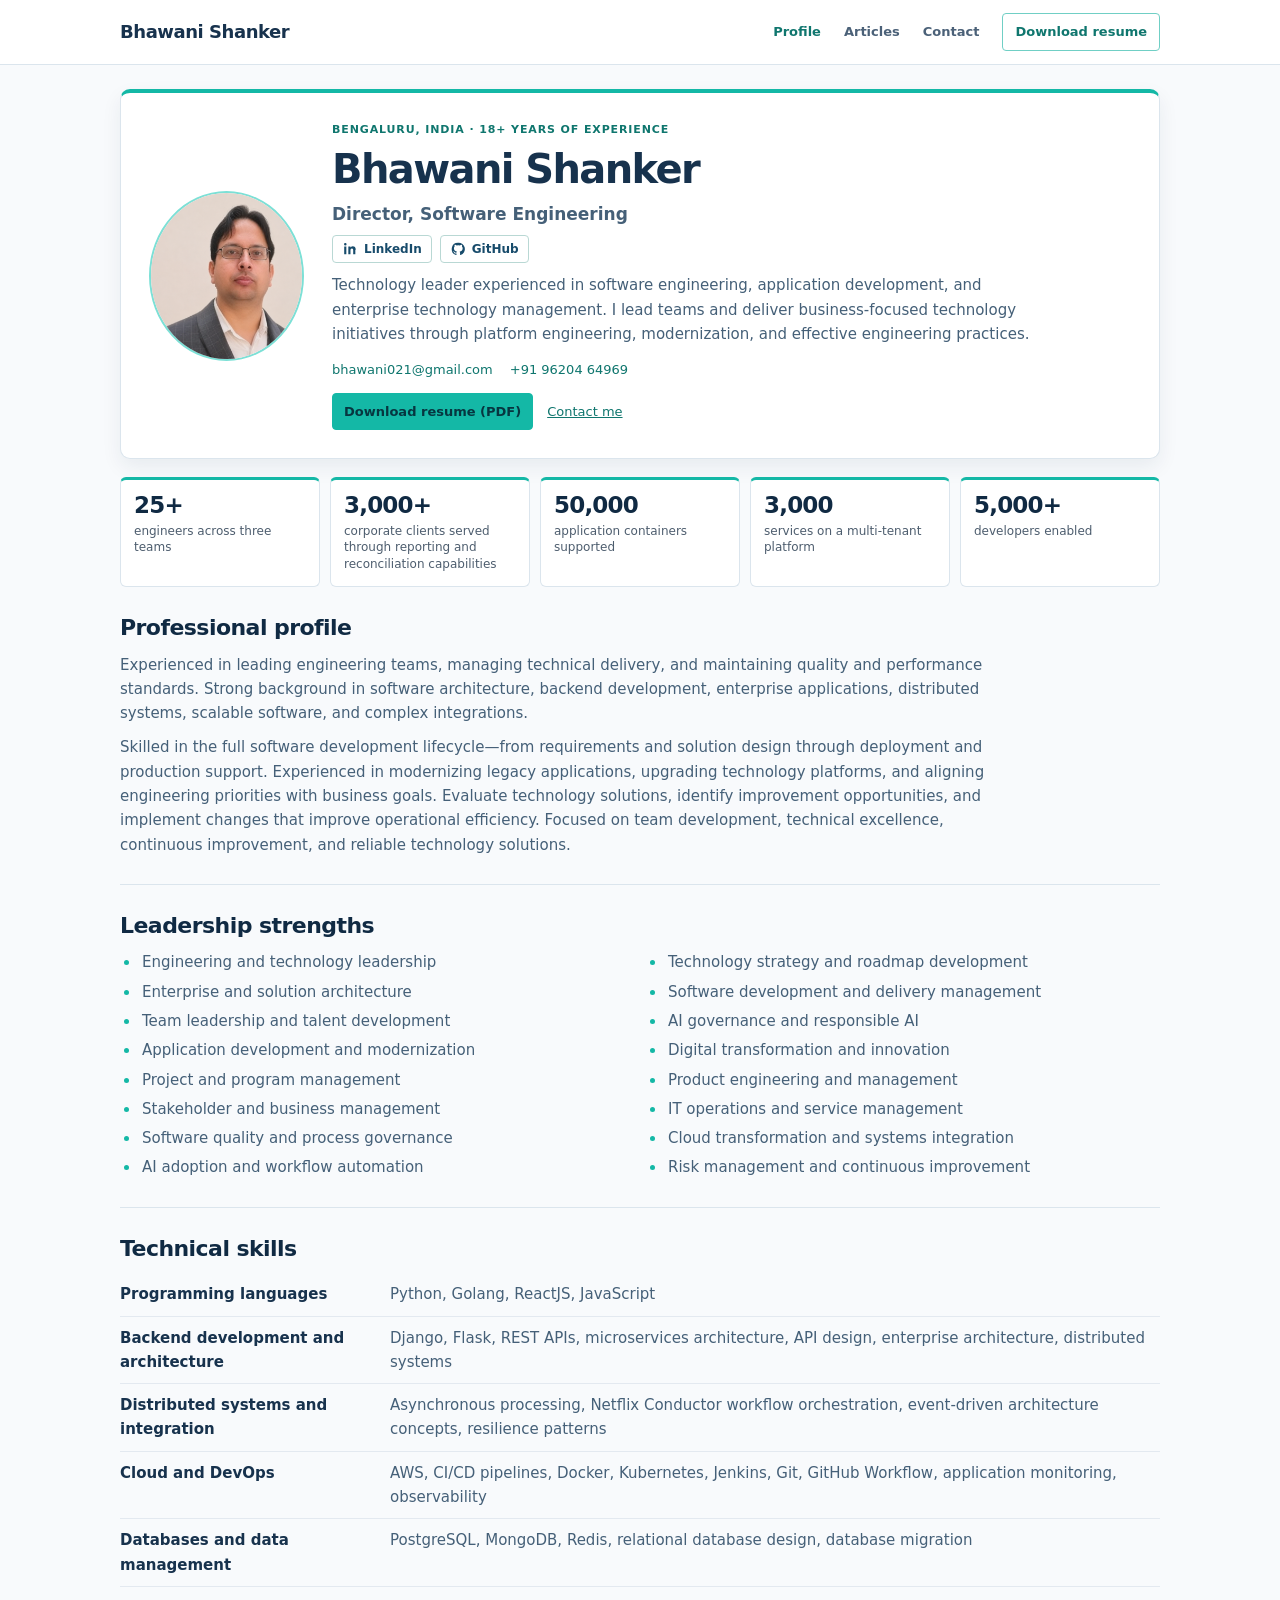
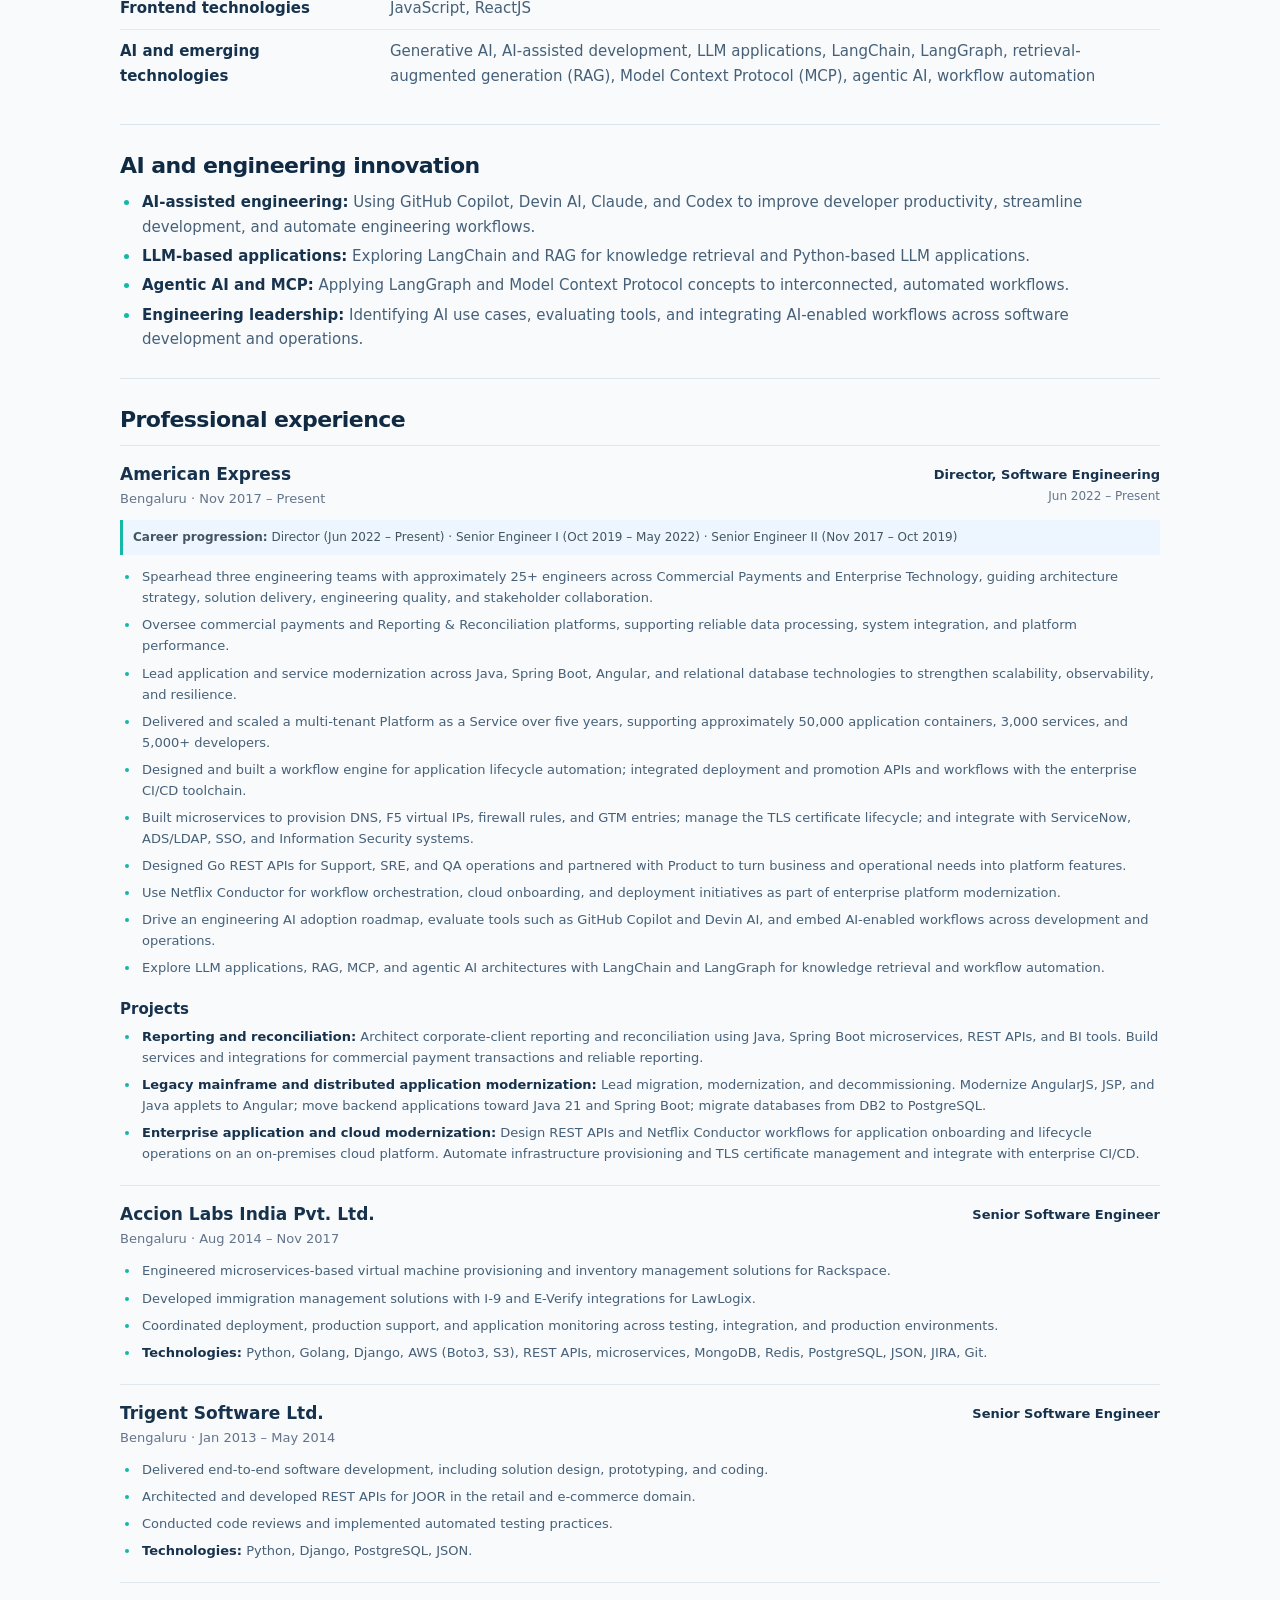
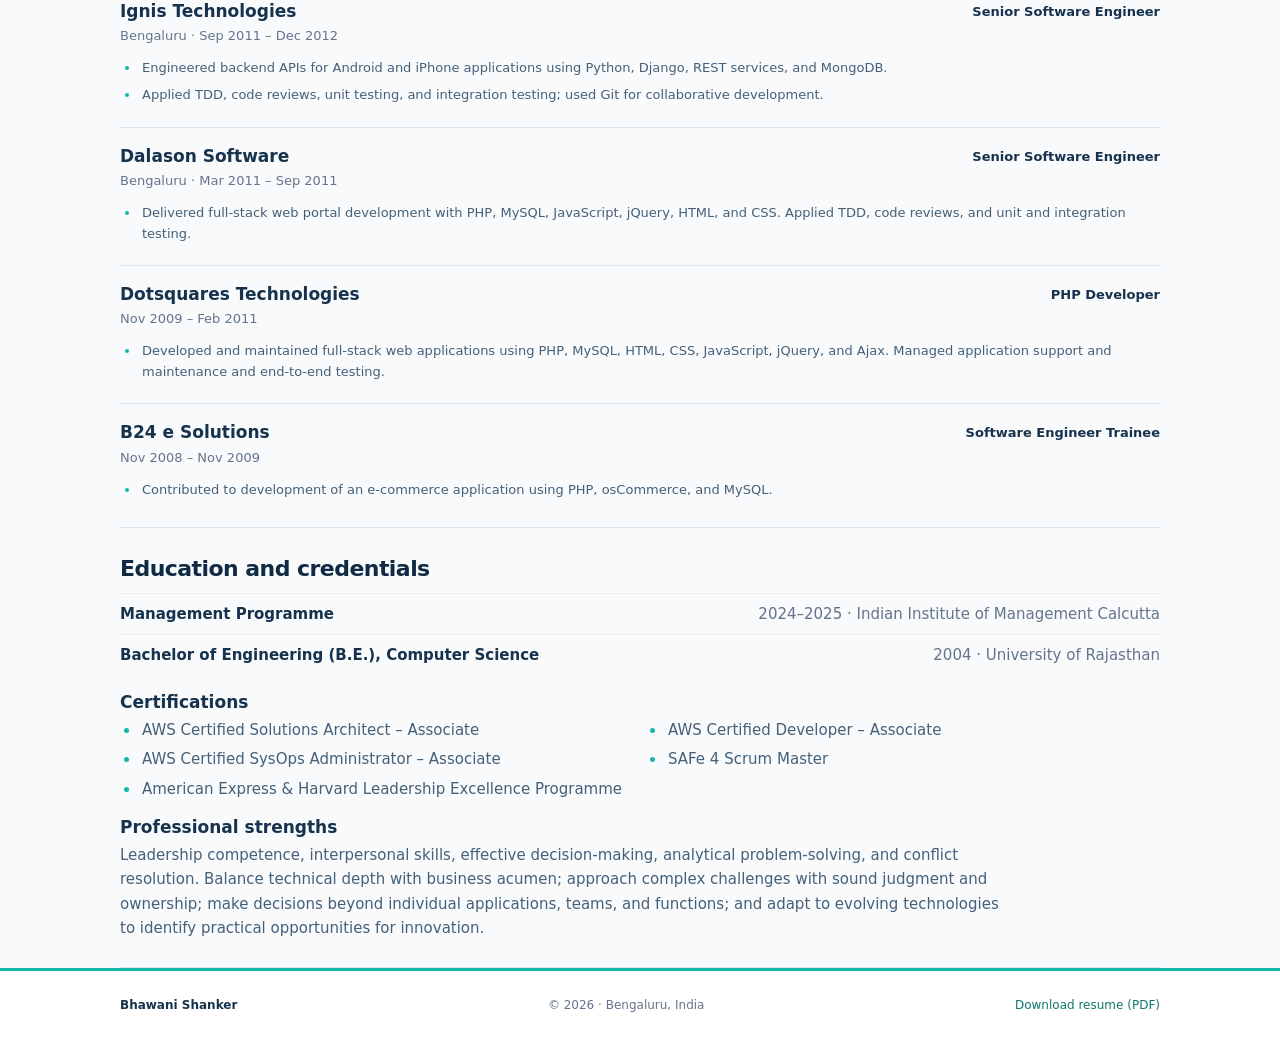
==== commit bc7e1018: "Remove Website link" ====
--- a/index.html
+++ b/index.html
@@ -34,7 +34,6 @@
           <div class="social-icons" aria-label="Professional profiles">
             <a href="https://www.linkedin.com/in/bhawani021" target="_blank" rel="noreferrer" aria-label="LinkedIn profile"><svg viewBox="0 0 24 24" aria-hidden="true"><path d="M6.5 8.1H3.3V20h3.2V8.1ZM4.9 3A1.9 1.9 0 1 0 5 6.8 1.9 1.9 0 0 0 4.9 3ZM20.7 13.2c0-3.6-1.9-5.3-4.5-5.3-2.1 0-3 1.2-3.5 2v-1.8H9.5V20h3.2v-5.9c0-1.5.3-3 2.2-3 1.9 0 1.9 1.8 1.9 3.1V20H20v-6.8l.7 0Z"/></svg><span>LinkedIn</span></a>
             <a href="https://github.com/bhawani021" target="_blank" rel="noreferrer" aria-label="GitHub profile"><svg viewBox="0 0 24 24" aria-hidden="true"><path d="M12 2.5a9.5 9.5 0 0 0-3 18.5c.5.1.7-.2.7-.5v-1.8c-2.8.6-3.4-1.2-3.4-1.2-.5-1.2-1.1-1.5-1.1-1.5-.9-.6.1-.6.1-.6 1 .1 1.6 1.1 1.6 1.1.9 1.5 2.4 1 3 .8.1-.7.4-1 .7-1.3-2.3-.3-4.7-1.1-4.7-5a3.9 3.9 0 0 1 1.1-2.7c-.1-.3-.5-1.3.1-2.7 0 0 .9-.3 2.8 1.1a9.8 9.8 0 0 1 5.1 0c2-1.4 2.8-1.1 2.8-1.1.6 1.4.2 2.4.1 2.7a3.9 3.9 0 0 1 1.1 2.7c0 3.8-2.3 4.7-4.6 5 .4.3.7.9.7 1.8v2.7c0 .3.2.6.7.5A9.5 9.5 0 0 0 12 2.5Z"/></svg><span>GitHub</span></a>
-            <a href="https://bhawani021.github.io/bhawani-shanker/" target="_blank" rel="noreferrer" aria-label="Personal website"><svg viewBox="0 0 24 24" aria-hidden="true"><path d="M12 2.5a9.5 9.5 0 1 0 0 19 9.5 9.5 0 0 0 0-19Zm6.9 8h-3.1a15.5 15.5 0 0 0-1.2-4 7.1 7.1 0 0 1 4.3 4Zm-6.9-5.1c.9 1.1 1.7 2.9 2.1 5.1H9.9c.4-2.2 1.2-4 2.1-5.1ZM5.1 13.5h3.1a15.5 15.5 0 0 0 1.2 4 7.1 7.1 0 0 1-4.3-4Zm3.1-3H5.1a7.1 7.1 0 0 1 4.3-4 15.5 15.5 0 0 0-1.2 4Zm3.8 8.1c-.9-1.1-1.7-2.9-2.1-5.1h4.2c-.4 2.2-1.2 4-2.1 5.1Zm2.6-5.1h-5.2a14 14 0 0 1 0-3h5.2a14 14 0 0 1 0 3Zm.1 4a15.5 15.5 0 0 0 1.2-4h3.1a7.1 7.1 0 0 1-4.3 4Z"/></svg><span>Website</span></a>
           </div>
         </div>
         <p class="intro-copy">Technology leader experienced in software engineering, application development, and enterprise technology management. I lead teams and deliver business-focused technology initiatives through platform engineering, modernization, and effective engineering practices.</p>
